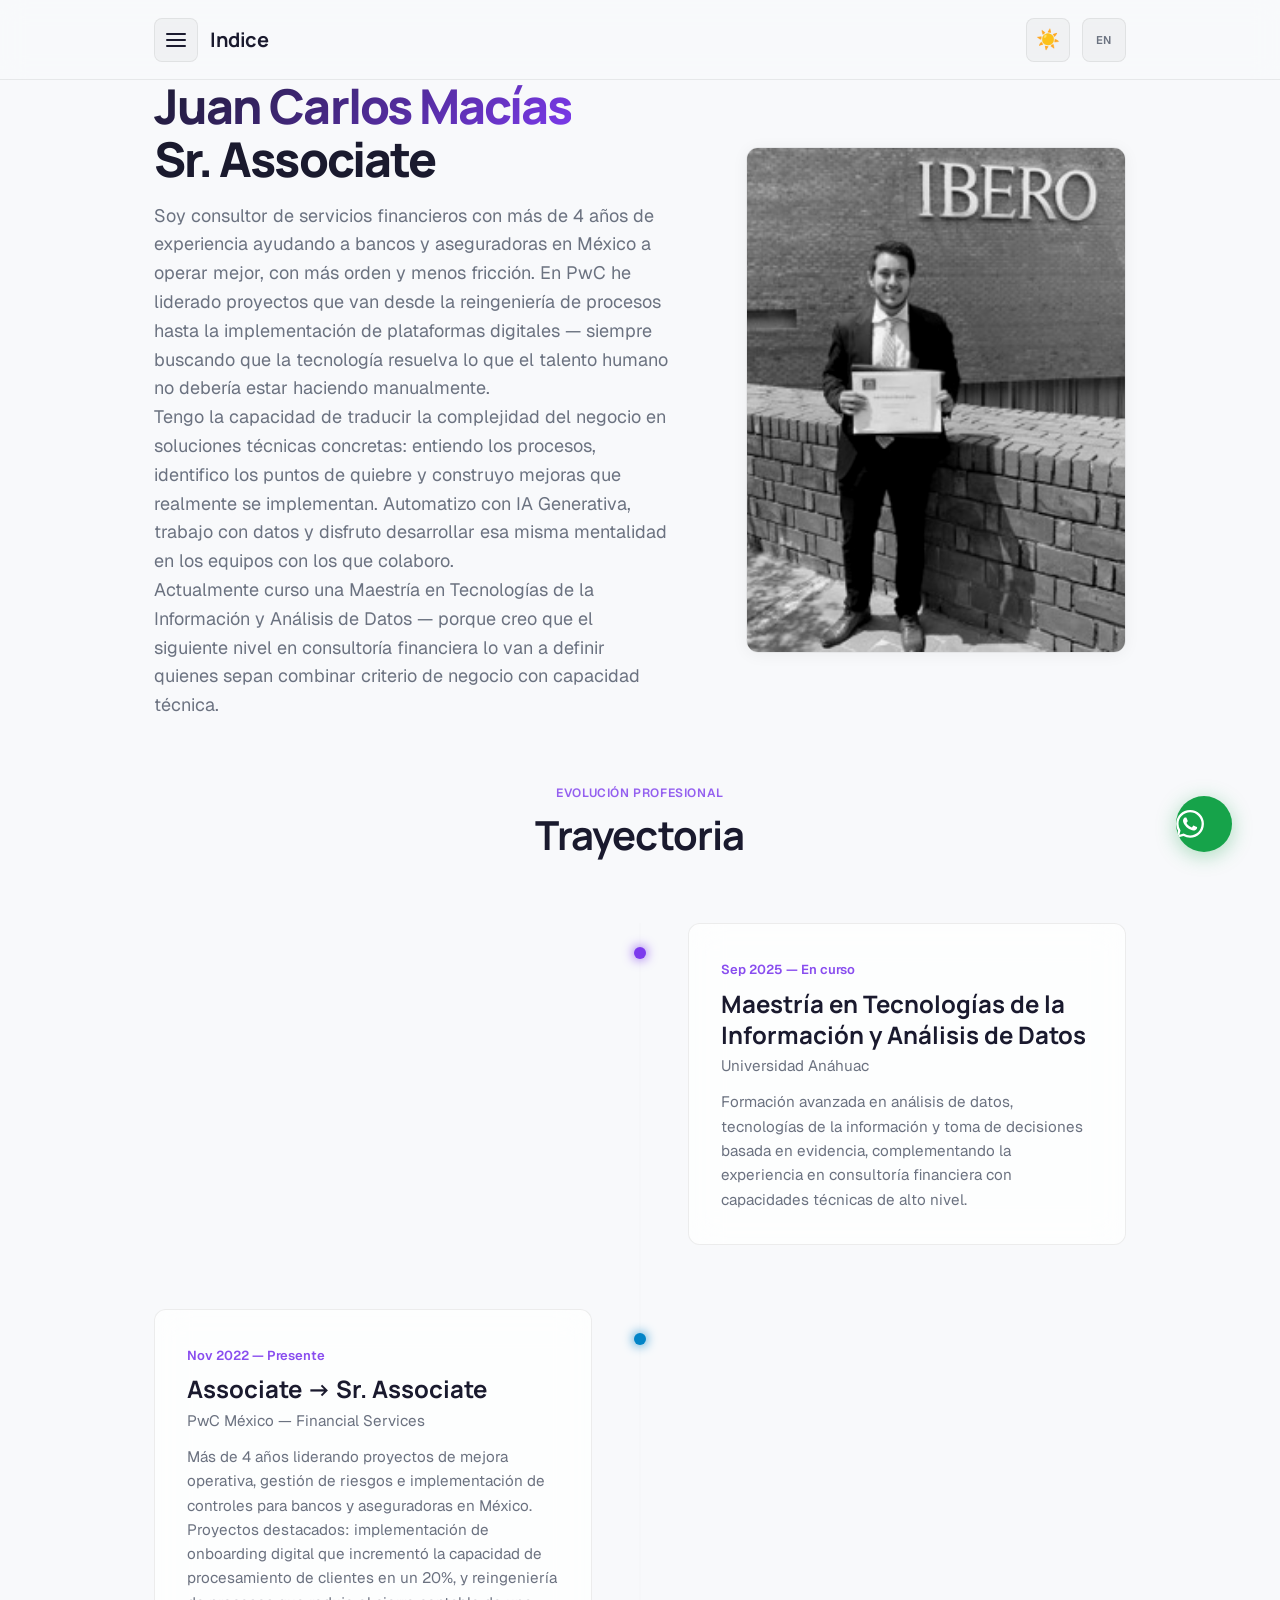
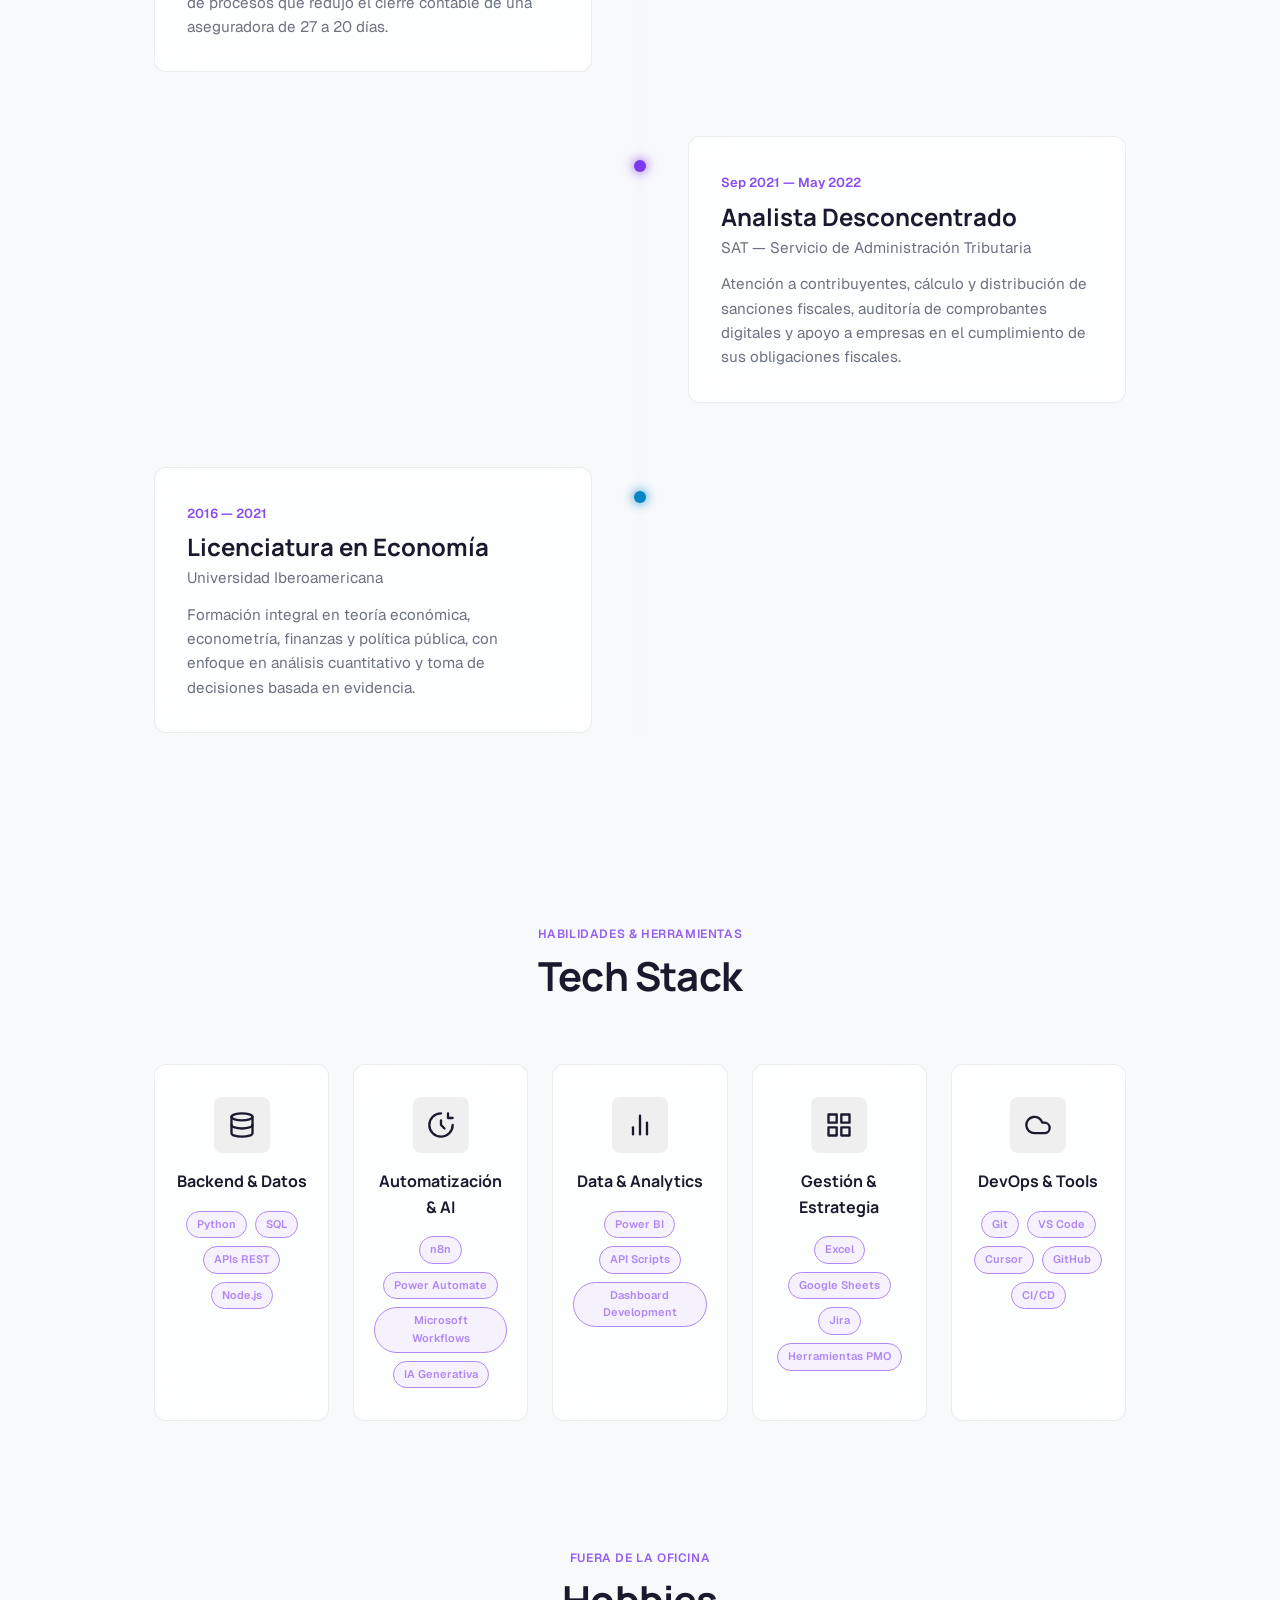
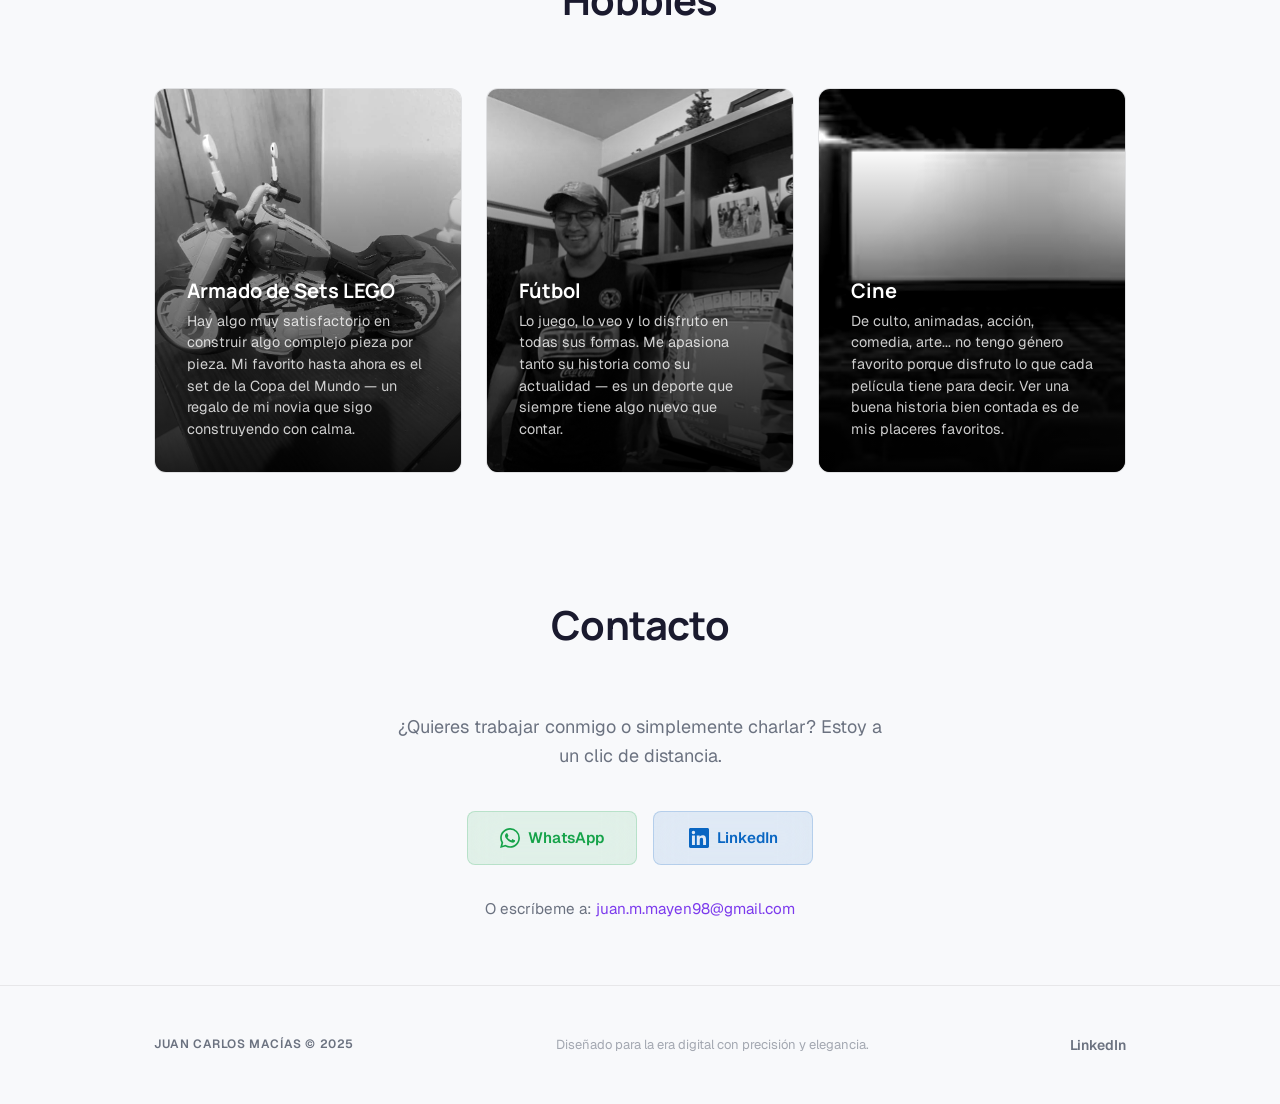
==== index.html @ e2899229 "primer commit - página personal" ====
<!DOCTYPE html>
<html lang="es">
<head>
  <meta charset="UTF-8">
  <meta name="viewport" content="width=device-width, initial-scale=1.0">
  <meta name="description" content="Página personal de Juan Carlos Macías - Sr. Associate en PwC México. Consultor de servicios financieros con experiencia en mejora operativa, automatización e IA.">
  <meta name="author" content="Juan Carlos Macías">
  <meta name="robots" content="index, follow">

  <!-- Open Graph / Social Preview -->
  <meta property="og:title" content="Juan Carlos Macías | Sr. Associate">
  <meta property="og:description" content="Página personal de Juan Carlos Macías - Sr. Associate en PwC México. Consultor de servicios financieros con experiencia en mejora operativa, automatización e IA.">
  <meta property="og:type" content="website">
  <meta property="og:url" content="https://www.linkedin.com/in/juancmayen">

  <title>Juan Carlos Macías | Sr. Associate</title>

  <script>
    (function () {
      var theme = localStorage.getItem("theme");
      if (!theme) {
        theme = window.matchMedia("(prefers-color-scheme: dark)").matches ? "dark" : "light";
      }
      document.documentElement.setAttribute("data-theme", theme);
    })();
  </script>
  <link rel="stylesheet" href="css/styles.css">
  <link rel="icon" type="image/svg+xml" href="assets/icons/favicon.svg">
</head>
<body>
  <!-- ============================================ -->
  <!-- HEADER / NAVEGACIÓN                          -->
  <!-- ============================================ -->
  <header id="header">
    <div class="container header__inner">
      <button class="header__menu-btn" id="menuToggle" aria-label="Abrir menú de navegación" aria-expanded="false">
        <span class="header__menu-icon"></span>
      </button>

      <a href="#" class="header__logo" aria-label="Ir al inicio">Indice</a>

      <nav class="header__nav" id="mainNav" aria-label="Navegación principal">
        <ul class="header__nav-list">
          <li><a href="#sobre-mi" class="header__nav-link" data-section="sobre-mi" data-i18n="nav.home">Inicio</a></li>
          <li><a href="#trayectoria" class="header__nav-link" data-section="trayectoria" data-i18n="nav.career">Trayectoria</a></li>
          <li><a href="#stack" class="header__nav-link" data-section="stack">Stack</a></li>
          <li><a href="#hobbies" class="header__nav-link" data-section="hobbies">Hobbies</a></li>
          <li><a href="#contacto" class="header__nav-link" data-section="contacto" data-i18n="nav.contact">Contacto</a></li>
        </ul>
      </nav>

      <button class="header__theme-toggle" id="themeToggle" aria-label="Cambiar modo claro/oscuro">
        <span class="icon-sun" aria-hidden="true">☀️</span>
        <span class="icon-moon" aria-hidden="true">🌙</span>
      </button>

      <button class="header__lang-toggle" id="langToggle" aria-label="Cambiar a inglés">EN</button>
    </div>
  </header>

  <main>
    <!-- ============================================ -->
    <!-- SECCIÓN 1: SOBRE MÍ (HERO)                   -->
    <!-- ============================================ -->
    <section id="sobre-mi" class="section hero">
      <div class="container">
        <div class="hero__split">
          <div class="hero__content">
            <h1 class="hero__title">
              <span class="hero__gradient-text">Juan Carlos Macías</span>
              <br>
              Sr. Associate
            </h1>
            <p class="hero__subtitle" data-i18n="hero.bio1">
              Soy consultor de servicios financieros con más de 4 años de experiencia ayudando a bancos y aseguradoras en México a operar mejor, con más orden y menos fricción. En PwC he liderado proyectos que van desde la reingeniería de procesos hasta la implementación de plataformas digitales — siempre buscando que la tecnología resuelva lo que el talento humano no debería estar haciendo manualmente.
            </p>
            <p class="hero__subtitle" data-i18n="hero.bio2">
              Tengo la capacidad de traducir la complejidad del negocio en soluciones técnicas concretas: entiendo los procesos, identifico los puntos de quiebre y construyo mejoras que realmente se implementan. Automatizo con IA Generativa, trabajo con datos y disfruto desarrollar esa misma mentalidad en los equipos con los que colaboro.
            </p>
            <p class="hero__subtitle" data-i18n="hero.bio3">
              Actualmente curso una Maestría en Tecnologías de la Información y Análisis de Datos — porque creo que el siguiente nivel en consultoría financiera lo van a definir quienes sepan combinar criterio de negocio con capacidad técnica.
            </p>
          </div>
          <div class="hero__media">
            <picture>
              <source media="(min-width: 768px)" srcset="assets/images/profile.jpg">
              <img src="assets/images/profile-mobile.jpg" alt="Juan Carlos Macías" class="hero__img" width="4032" height="3024">
            </picture>
          </div>
        </div>
      </div>
    </section>

    <!-- ============================================ -->
    <!-- SECCIÓN 2: TRAYECTORIA                       -->
    <!-- ============================================ -->
    <section id="trayectoria" class="section timeline">
      <div class="container">
        <span class="section__label" data-i18n="timeline.label">Evolución Profesional</span>
        <h2 class="section__title" data-i18n="timeline.title">Trayectoria</h2>

        <div class="timeline__grid">
          <div class="timeline__line"></div>

          <!-- Hito 1 -->
          <article class="timeline__item">
            <div class="timeline__node timeline__node--primary"></div>
            <div class="timeline__card glass glass-hover">
              <span class="timeline__date" data-i18n="timeline.1.date">Sep 2025 — En curso</span>
              <h3 class="timeline__role" data-i18n="timeline.1.role">Maestría en Tecnologías de la Información y Análisis de Datos</h3>
              <p class="timeline__place">Universidad Anáhuac</p>
              <p class="timeline__desc" data-i18n="timeline.1.desc">Formación avanzada en análisis de datos, tecnologías de la información y toma de decisiones basada en evidencia, complementando la experiencia en consultoría financiera con capacidades técnicas de alto nivel.</p>
            </div>
          </article>

          <!-- Hito 2 -->
          <article class="timeline__item">
            <div class="timeline__node timeline__node--secondary"></div>
            <div class="timeline__card glass glass-hover">
              <span class="timeline__date" data-i18n="timeline.2.date">Nov 2022 — Presente</span>
              <h3 class="timeline__role">Associate → Sr. Associate</h3>
              <p class="timeline__place" data-i18n="timeline.2.place">PwC México — Financial Services</p>
              <p class="timeline__desc" data-i18n="timeline.2.desc">Más de 4 años liderando proyectos de mejora operativa, gestión de riesgos e implementación de controles para bancos y aseguradoras en México. Proyectos destacados: implementación de onboarding digital que incrementó la capacidad de procesamiento de clientes en un 20%, y reingeniería de procesos que redujo el cierre contable de una aseguradora de 27 a 20 días.</p>
            </div>
          </article>

          <!-- Hito 3 -->
          <article class="timeline__item">
            <div class="timeline__node timeline__node--primary"></div>
            <div class="timeline__card glass glass-hover">
              <span class="timeline__date">Sep 2021 — May 2022</span>
              <h3 class="timeline__role" data-i18n="timeline.3.role">Analista Desconcentrado</h3>
              <p class="timeline__place" data-i18n="timeline.3.place">SAT — Servicio de Administración Tributaria</p>
              <p class="timeline__desc" data-i18n="timeline.3.desc">Atención a contribuyentes, cálculo y distribución de sanciones fiscales, auditoría de comprobantes digitales y apoyo a empresas en el cumplimiento de sus obligaciones fiscales.</p>
            </div>
          </article>

          <!-- Hito 4 -->
          <article class="timeline__item">
            <div class="timeline__node timeline__node--secondary"></div>
            <div class="timeline__card glass glass-hover">
              <span class="timeline__date">2016 — 2021</span>
              <h3 class="timeline__role" data-i18n="timeline.4.role">Licenciatura en Economía</h3>
              <p class="timeline__place">Universidad Iberoamericana</p>
              <p class="timeline__desc" data-i18n="timeline.4.desc">Formación integral en teoría económica, econometría, finanzas y política pública, con enfoque en análisis cuantitativo y toma de decisiones basada en evidencia.</p>
            </div>
          </article>
        </div>
      </div>
    </section>

    <!-- ============================================ -->
    <!-- SECCIÓN 3: STACK TECNOLÓGICO                 -->
    <!-- ============================================ -->
    <section id="stack" class="section stack">
      <div class="container">
        <span class="section__label" data-i18n="stack.label">Habilidades &amp; Herramientas</span>
        <h2 class="section__title">Tech Stack</h2>

        <div class="stack__grid">
          <article class="stack__card">
            <div class="stack__icon-wrapper">
              <svg class="stack__icon" viewBox="0 0 24 24" fill="none" stroke="currentColor" stroke-width="2" stroke-linecap="round" stroke-linejoin="round" aria-hidden="true">
                <ellipse cx="12" cy="5" rx="9" ry="3"></ellipse>
                <path d="M21 12c0 1.66-4 3-9 3s-9-1.34-9-3"></path>
                <path d="M3 5v14c0 1.66 4 3 9 3s9-1.34 9-3V5"></path>
              </svg>
            </div>
            <h3 class="stack__name" data-i18n="stack.cat1">Backend & Datos</h3>
            <div class="stack__tags">
              <span class="stack__tag">Python</span>
              <span class="stack__tag">SQL</span>
              <span class="stack__tag" data-i18n="stack.tag.rest">APIs REST</span>
              <span class="stack__tag">Node.js</span>
            </div>
          </article>

          <article class="stack__card">
            <div class="stack__icon-wrapper">
              <svg class="stack__icon" viewBox="0 0 24 24" fill="none" stroke="currentColor" stroke-width="2" stroke-linecap="round" stroke-linejoin="round" aria-hidden="true">
                <path d="M12 2a10 10 0 1 0 10 10"></path>
                <path d="M12 8v4l3 3"></path>
                <path d="M18 2v4h4"></path>
              </svg>
            </div>
            <h3 class="stack__name" data-i18n="stack.cat2">Automatización & AI</h3>
            <div class="stack__tags">
              <span class="stack__tag">n8n</span>
              <span class="stack__tag">Power Automate</span>
              <span class="stack__tag">Microsoft Workflows</span>
              <span class="stack__tag" data-i18n="stack.tag.ai">IA Generativa</span>
            </div>
          </article>

          <article class="stack__card">
            <div class="stack__icon-wrapper">
              <svg class="stack__icon" viewBox="0 0 24 24" fill="none" stroke="currentColor" stroke-width="2" stroke-linecap="round" stroke-linejoin="round" aria-hidden="true">
                <line x1="18" y1="20" x2="18" y2="10"></line>
                <line x1="12" y1="20" x2="12" y2="4"></line>
                <line x1="6" y1="20" x2="6" y2="14"></line>
              </svg>
            </div>
            <h3 class="stack__name">Data & Analytics</h3>
            <div class="stack__tags">
              <span class="stack__tag">Power BI</span>
              <span class="stack__tag">API Scripts</span>
              <span class="stack__tag">Dashboard Development</span>
            </div>
          </article>

          <article class="stack__card">
            <div class="stack__icon-wrapper">
              <svg class="stack__icon" viewBox="0 0 24 24" fill="none" stroke="currentColor" stroke-width="2" stroke-linecap="round" stroke-linejoin="round" aria-hidden="true">
                <rect x="3" y="3" width="7" height="7"></rect>
                <rect x="14" y="3" width="7" height="7"></rect>
                <rect x="14" y="14" width="7" height="7"></rect>
                <rect x="3" y="14" width="7" height="7"></rect>
              </svg>
            </div>
            <h3 class="stack__name" data-i18n="stack.cat4">Gestión & Estrategia</h3>
            <div class="stack__tags">
              <span class="stack__tag">Excel</span>
              <span class="stack__tag">Google Sheets</span>
              <span class="stack__tag">Jira</span>
              <span class="stack__tag" data-i18n="stack.tag.pmo">Herramientas PMO</span>
            </div>
          </article>

          <article class="stack__card">
            <div class="stack__icon-wrapper">
              <svg class="stack__icon" viewBox="0 0 24 24" fill="none" stroke="currentColor" stroke-width="2" stroke-linecap="round" stroke-linejoin="round" aria-hidden="true">
                <path d="M17.5 19H9a7 7 0 1 1 6.71-9h1.79a4.5 4.5 0 1 1 0 9Z"></path>
              </svg>
            </div>
            <h3 class="stack__name">DevOps & Tools</h3>
            <div class="stack__tags">
              <span class="stack__tag">Git</span>
              <span class="stack__tag">VS Code</span>
              <span class="stack__tag">Cursor</span>
              <span class="stack__tag">GitHub</span>
              <span class="stack__tag">CI/CD</span>
            </div>
          </article>
        </div>
      </div>
    </section>

    <!-- ============================================ -->
    <!-- SECCIÓN 4: HOBBIES                           -->
    <!-- ============================================ -->
    <section id="hobbies" class="section hobbies">
      <div class="container">
        <span class="section__label" data-i18n="hobbies.label">Fuera de la Oficina</span>
        <h2 class="section__title">Hobbies</h2>

        <div class="hobbies__grid">
          <article class="hobbies__card">
            <img src="assets/images/LEGO.jpg" alt="Sets LEGO armados sobre una mesa" class="hobbies__img" loading="lazy">
            <div class="hobbies__overlay">
              <h3 class="hobbies__name" data-i18n="hobbies.1.name">Armado de Sets LEGO</h3>
              <p class="hobbies__desc" data-i18n="hobbies.1.desc">Hay algo muy satisfactorio en construir algo complejo pieza por pieza. Mi favorito hasta ahora es el set de la Copa del Mundo — un regalo de mi novia que sigo construyendo con calma.</p>
            </div>
          </article>

          <article class="hobbies__card">
            <img src="assets/images/futbol.JPG" alt="Partido de fútbol en cancha" class="hobbies__img" loading="lazy" style="object-position: left center;">
            <div class="hobbies__overlay">
              <h3 class="hobbies__name" data-i18n="hobbies.2.name">Fútbol</h3>
              <p class="hobbies__desc" data-i18n="hobbies.2.desc">Lo juego, lo veo y lo disfruto en todas sus formas. Me apasiona tanto su historia como su actualidad — es un deporte que siempre tiene algo nuevo que contar.</p>
            </div>
          </article>

          <article class="hobbies__card">
            <img src="assets/images/Cine.jpg" alt="Pantalla de cine con película" class="hobbies__img" loading="lazy">
            <div class="hobbies__overlay">
              <h3 class="hobbies__name" data-i18n="hobbies.3.name">Cine</h3>
              <p class="hobbies__desc" data-i18n="hobbies.3.desc">De culto, animadas, acción, comedia, arte... no tengo género favorito porque disfruto lo que cada película tiene para decir. Ver una buena historia bien contada es de mis placeres favoritos.</p>
            </div>
          </article>
        </div>
      </div>
    </section>

    <!-- ============================================ -->
    <!-- SECCIÓN 5: CONTACTO                          -->
    <!-- ============================================ -->
    <section id="contacto" class="section contact">
      <div class="container">
        <h2 class="section__title" data-i18n="contact.title">Contacto</h2>
        <p class="contact__cta" data-i18n="contact.cta">¿Quieres trabajar conmigo o simplemente charlar? Estoy a un clic de distancia.</p>

        <div class="contact__actions">
          <a href="https://wa.me/525527403993?text=¡Hola!%20Vi%20tu%20portafolio%20y%20me%20gustaría%20contactarte."
             target="_blank"
             rel="noopener noreferrer"
             class="contact__btn contact__btn--whatsapp"
             aria-label="Contactar por WhatsApp">
            <svg class="contact__icon" viewBox="0 0 24 24" fill="currentColor" aria-hidden="true">
              <path d="M17.472 14.382c-.297-.149-1.758-.867-2.03-.967-.273-.099-.471-.148-.67.15-.197.297-.767.966-.94 1.164-.173.199-.347.223-.644.075-.297-.15-1.255-.463-2.39-1.475-.883-.788-1.48-1.761-1.653-2.059-.173-.297-.018-.458.13-.606.134-.133.298-.347.446-.52.149-.174.198-.298.298-.497.099-.198.05-.371-.025-.52-.075-.149-.669-1.612-.916-2.207-.242-.579-.487-.5-.669-.51-.173-.008-.371-.01-.57-.01-.198 0-.52.074-.792.372-.272.297-1.04 1.016-1.04 2.479 0 1.462 1.065 2.875 1.213 3.074.149.198 2.096 3.2 5.077 4.487.709.306 1.262.489 1.694.625.712.227 1.36.195 1.871.118.571-.085 1.758-.719 2.006-1.413.248-.694.248-1.289.173-1.413-.074-.124-.272-.198-.57-.347m-5.421 7.403h-.004a9.87 9.87 0 01-5.031-1.378l-.361-.214-3.741.982.998-3.648-.235-.374a9.86 9.86 0 01-1.51-5.26c.001-5.45 4.436-9.884 9.888-9.884 2.64 0 5.122 1.03 6.988 2.898a9.825 9.825 0 012.893 6.994c-.003 5.45-4.437 9.884-9.885 9.884m8.413-18.297A11.815 11.815 0 0012.05 0C5.495 0 .16 5.335.157 11.892c0 2.096.547 4.142 1.588 5.945L.057 24l6.305-1.654a11.882 11.882 0 005.683 1.448h.005c6.554 0 11.89-5.335 11.893-11.893a11.821 11.821 0 00-3.48-8.413z"/>
            </svg>
            <span>WhatsApp</span>
          </a>

          <a href="https://linkedin.com/in/juancmayen"
             target="_blank"
             rel="noopener noreferrer"
             class="contact__btn contact__btn--linkedin"
             aria-label="Visitar perfil de LinkedIn">
            <svg class="contact__icon" viewBox="0 0 24 24" fill="currentColor" aria-hidden="true">
              <path d="M20.447 20.452h-3.554v-5.569c0-1.328-.027-3.037-1.852-3.037-1.853 0-2.136 1.445-2.136 2.939v5.667H9.351V9h3.414v1.561h.046c.477-.9 1.637-1.85 3.37-1.85 3.601 0 4.267 2.37 4.267 5.455v6.286zM5.337 7.433a2.062 2.062 0 01-2.063-2.065 2.064 2.064 0 112.063 2.065zm1.782 13.019H3.555V9h3.564v11.452zM22.225 0H1.771C.792 0 0 .774 0 1.729v20.542C0 23.227.792 24 1.771 24h20.451C23.2 24 24 23.227 24 22.271V1.729C24 .774 23.2 0 22.222 0h.003z"/>
            </svg>
            <span>LinkedIn</span>
          </a>
        </div>

        <p class="contact__email">
          <span data-i18n="contact.email.text">O escríbeme a:</span> <a href="mailto:juan.m.mayen98@gmail.com">juan.m.mayen98@gmail.com</a>
        </p>
      </div>
    </section>
  </main>

  <!-- ============================================ -->
  <!-- WHATSAPP FLOATING BUTTON                     -->
  <!-- ============================================ -->
  <a href="https://wa.me/525527403993?text=¡Hola!%20Vi%20tu%20portafolio%20y%20me%20gustaría%20contactarte."
     target="_blank"
     rel="noopener noreferrer"
     class="whatsapp-fab"
     aria-label="Contactar por WhatsApp">
    <svg class="whatsapp-fab__icon" viewBox="0 0 24 24" fill="currentColor" aria-hidden="true">
      <path d="M17.472 14.382c-.297-.149-1.758-.867-2.03-.967-.273-.099-.471-.148-.67.15-.197.297-.767.966-.94 1.164-.173.199-.347.223-.644.075-.297-.15-1.255-.463-2.39-1.475-.883-.788-1.48-1.761-1.653-2.059-.173-.297-.018-.458.13-.606.134-.133.298-.347.446-.52.149-.174.198-.298.298-.497.099-.198.05-.371-.025-.52-.075-.149-.669-1.612-.916-2.207-.242-.579-.487-.5-.669-.51-.173-.008-.371-.01-.57-.01-.198 0-.52.074-.792.372-.272.297-1.04 1.016-1.04 2.479 0 1.462 1.065 2.875 1.213 3.074.149.198 2.096 3.2 5.077 4.487.709.306 1.262.489 1.694.625.712.227 1.36.195 1.871.118.571-.085 1.758-.719 2.006-1.413.248-.694.248-1.289.173-1.413-.074-.124-.272-.198-.57-.347m-5.421 7.403h-.004a9.87 9.87 0 01-5.031-1.378l-.361-.214-3.741.982.998-3.648-.235-.374a9.86 9.86 0 01-1.51-5.26c.001-5.45 4.436-9.884 9.888-9.884 2.64 0 5.122 1.03 6.988 2.898a9.825 9.825 0 012.893 6.994c-.003 5.45-4.437 9.884-9.885 9.884m8.413-18.297A11.815 11.815 0 0012.05 0C5.495 0 .16 5.335.157 11.892c0 2.096.547 4.142 1.588 5.945L.057 24l6.305-1.654a11.882 11.882 0 005.683 1.448h.005c6.554 0 11.89-5.335 11.893-11.893a11.821 11.821 0 00-3.48-8.413z"/>
    </svg>
    <span class="whatsapp-fab__label" data-i18n="fab.label">Contactar</span>
  </a>

  <!-- ============================================ -->
  <!-- FOOTER                                       -->
  <!-- ============================================ -->
  <footer class="footer">
    <div class="container footer__inner">
      <span class="footer__brand">Juan Carlos Macías &copy; <time datetime="2025">2025</time></span>
      <p class="footer__copy" data-i18n="footer.tagline">Diseñado para la era digital con precisión y elegancia.</p>
      <div class="footer__socials">
        <a href="https://linkedin.com/in/juancmayen" target="_blank" rel="noopener noreferrer" class="footer__social-link" aria-label="LinkedIn">LinkedIn</a>
      </div>
    </div>
  </footer>

  <script src="js/app.js"></script>
</body>
</html>
---- css/styles.css ----
/* ============================================ */
/* FONTS (Manrope + Geist via Google Fonts)     */
/* ============================================ */
@import url("https://fonts.googleapis.com/css2?family=Manrope:wght@400;600;700;800&family=Geist:wght@400;600&display=swap");

/* ============================================ */
/* CSS CUSTOM PROPERTIES (TEMAS)                */
/* ============================================ */
:root {
  --bg-main: #f8f9fb;
  --bg-surface: rgba(255, 255, 255, 0.75);
  --surface-container: rgba(0, 0, 0, 0.03);
  --surface-container-high: rgba(0, 0, 0, 0.06);
  --primary: #5b5b5b;
  --primary-container: #f0f0f0;
  --primary-alpha: rgba(91, 91, 91, 0.1);
  --secondary: #0284c7;
  --secondary-alpha: rgba(2, 132, 199, 0.1);
  --tertiary: #7c3aed;
  --tertiary-alpha: rgba(124, 58, 237, 0.1);
  --on-surface: #1a1a2e;
  --on-surface-variant: #6b7280;
  --glass-border: rgba(0, 0, 0, 0.07);
  --glass-shadow: 0 2px 16px rgba(0, 0, 0, 0.05);
  --header-bg: rgba(248, 249, 251, 0.85);
  --overlay-gradient: linear-gradient(to top, rgba(248, 249, 251, 0.95) 0%, transparent 60%);
  --radius: 8px;
  --radius-lg: 12px;
  --radius-full: 9999px;
  --transition: 0.3s cubic-bezier(0.4, 0, 0.2, 1);
  --container-max: 1100px;
  --gutter: 2rem;
  --margin-mobile: 20px;
  --margin-desktop: 64px;
  --header-height: 80px;
  --section-padding: 4rem;
}

[data-theme="dark"] {
  --bg-main: #051424;
  --bg-surface: rgba(13, 28, 45, 0.5);
  --surface-container: rgba(255, 255, 255, 0.04);
  --surface-container-high: rgba(255, 255, 255, 0.08);
  --primary: #c9c6c5;
  --primary-container: #0a0a0a;
  --primary-alpha: rgba(201, 198, 197, 0.1);
  --secondary: #bec6e0;
  --secondary-alpha: rgba(190, 198, 224, 0.1);
  --tertiary: #ccbeff;
  --tertiary-alpha: rgba(204, 190, 255, 0.12);
  --on-surface: #d4e4fa;
  --on-surface-variant: #94a3b8;
  --glass-border: rgba(255, 255, 255, 0.06);
  --glass-shadow: 0 2px 16px rgba(0, 0, 0, 0.2);
  --header-bg: rgba(5, 20, 36, 0.85);
  --overlay-gradient: linear-gradient(to top, rgba(5, 20, 36, 0.95) 0%, transparent 60%);
}

/* ============================================ */
/* RESET Y BASE                                 */
/* ============================================ */
*,
*::before,
*::after {
  margin: 0;
  padding: 0;
  box-sizing: border-box;
}

html {
  scroll-behavior: smooth;
  -webkit-text-size-adjust: 100%;
}

body {
  font-family: "Geist", -apple-system, BlinkMacSystemFont, "Segoe UI", Roboto, sans-serif;
  font-size: 16px;
  font-weight: 400;
  line-height: 1.6;
  background-color: var(--bg-main);
  color: var(--on-surface);
  transition: background-color var(--transition), color var(--transition);
  overflow-x: hidden;
}

img {
  max-width: 100%;
  height: auto;
  display: block;
}

a {
  color: var(--tertiary);
  text-decoration: none;
  transition: color var(--transition);
}

a:hover {
  color: var(--tertiary);
  opacity: 0.85;
}

ul {
  list-style: none;
}

::selection {
  background: var(--tertiary-alpha);
  color: var(--on-surface);
}

/* ============================================ */
/* LAYOUT UTILITARIO                            */
/* ============================================ */
.container {
  width: 100%;
  max-width: var(--container-max);
  margin: 0 auto;
  padding: 0 var(--margin-mobile);
}

@media (min-width: 768px) {
  .container {
    padding: 0 var(--margin-desktop);
  }
}

.section {
  padding: var(--section-padding) 0;
}

.section__label {
  display: block;
  font-family: "Geist", monospace;
  font-size: 12px;
  font-weight: 600;
  letter-spacing: 0.05em;
  text-transform: uppercase;
  color: var(--tertiary);
  text-align: center;
  margin-bottom: 0.5rem;
  opacity: 0.8;
}

.section__title {
  font-family: "Manrope", sans-serif;
  font-size: 2rem;
  font-weight: 700;
  line-height: 1.2;
  text-align: center;
  margin-bottom: 4rem;
  letter-spacing: -0.02em;
}

@media (min-width: 768px) {
  .section__title {
    font-size: 2.5rem;
  }
}

/* ============================================ */
/* GLASSMORPHISM UTILITY                        */
/* ============================================ */
.glass {
  background: var(--bg-surface);
  backdrop-filter: blur(16px);
  -webkit-backdrop-filter: blur(16px);
  border: 1px solid var(--glass-border);
  transition: all var(--transition);
}

.glass-hover:hover {
  border-color: var(--tertiary);
  box-shadow: 0 0 25px var(--tertiary-alpha);
  transform: translateY(-2px);
}

/* ============================================ */
/* HEADER (FIXED)                               */
/* ============================================ */
#header {
  position: fixed;
  top: 0;
  left: 0;
  width: 100%;
  height: var(--header-height);
  background: var(--header-bg);
  backdrop-filter: blur(12px);
  -webkit-backdrop-filter: blur(12px);
  border-bottom: 1px solid var(--glass-border);
  z-index: 1000;
  transition: background var(--transition);
}

.header__inner {
  display: flex;
  align-items: center;
  gap: 0.75rem;
  height: 100%;
}

.header__logo {
  font-family: "Manrope", sans-serif;
  font-size: 1.25rem;
  font-weight: 700;
  color: var(--on-surface);
  letter-spacing: -0.02em;
  margin-right: auto;
}

.header__logo:hover {
  color: var(--tertiary);
  opacity: 1;
}

.header__logo-accent {
  color: var(--tertiary);
}

/* Navegación - mobile oculta */
.header__nav {
  position: fixed;
  top: var(--header-height);
  left: 0;
  width: 100%;
  background: var(--header-bg);
  backdrop-filter: blur(12px);
  -webkit-backdrop-filter: blur(12px);
  border-bottom: 1px solid var(--glass-border);
  transform: translateY(-120%);
  opacity: 0;
  transition: transform 0.4s cubic-bezier(0.4, 0, 0.2, 1),
              opacity 0.4s cubic-bezier(0.4, 0, 0.2, 1);
  z-index: 999;
}

.header__nav.open {
  transform: translateY(0);
  opacity: 1;
}

.header__nav-list {
  display: flex;
  flex-direction: column;
  padding: 1rem var(--margin-mobile);
  gap: 0.25rem;
}

.header__nav-link {
  display: block;
  padding: 0.75rem 0;
  color: var(--on-surface-variant);
  font-weight: 500;
  font-size: 0.95rem;
  transition: color var(--transition);
}

.header__nav-link:hover {
  color: var(--tertiary);
  opacity: 1;
}

.header__nav-link.active {
  color: var(--tertiary);
  font-weight: 700;
  border-bottom: 1px solid var(--tertiary);
  padding-bottom: 0.25rem;
  display: inline-block;
}

/* Botón menú hamburguesa */
.header__menu-btn {
  display: flex;
  align-items: center;
  justify-content: center;
  width: 44px;
  height: 44px;
  background: var(--surface-container);
  border: 1px solid var(--glass-border);
  border-radius: var(--radius);
  cursor: pointer;
  padding: 0;
  z-index: 1001;
  transition: background var(--transition);
}

.header__menu-btn:hover {
  background: var(--surface-container-high);
}

.header__menu-icon,
.header__menu-icon::before,
.header__menu-icon::after {
  display: block;
  width: 20px;
  height: 2px;
  background: var(--on-surface);
  border-radius: 2px;
  transition: transform 0.3s cubic-bezier(0.4, 0, 0.2, 1),
              background 0.3s cubic-bezier(0.4, 0, 0.2, 1);
  position: relative;
}

.header__menu-icon::before,
.header__menu-icon::after {
  content: "";
  position: absolute;
  left: 0;
}

.header__menu-icon::before {
  top: -6px;
}

.header__menu-icon::after {
  top: 6px;
}

.header__menu-btn.open .header__menu-icon {
  background: transparent;
}

.header__menu-btn.open .header__menu-icon::before {
  top: 0;
  transform: rotate(45deg);
}

.header__menu-btn.open .header__menu-icon::after {
  top: 0;
  transform: rotate(-45deg);
}

/* Toggle tema */
.header__theme-toggle {
  display: flex;
  align-items: center;
  justify-content: center;
  width: 44px;
  height: 44px;
  background: var(--surface-container);
  border: 1px solid var(--glass-border);
  border-radius: var(--radius);
  cursor: pointer;
  font-size: 1.2rem;
  transition: background var(--transition);
  flex-shrink: 0;
}

.header__theme-toggle:hover {
  background: var(--surface-container-high);
}

[data-theme="light"] .icon-moon,
[data-theme="dark"] .icon-sun {
  display: none;
}

/* Transición de cambio de idioma */
main {
  transition: opacity 0.15s ease;
}

main.lang-switching {
  opacity: 0;
}

/* Toggle idioma */
.header__lang-toggle {
  display: flex;
  align-items: center;
  justify-content: center;
  width: 44px;
  height: 44px;
  background: var(--surface-container);
  border: 1px solid var(--glass-border);
  border-radius: var(--radius);
  cursor: pointer;
  font-family: "Geist", sans-serif;
  font-size: 0.7rem;
  font-weight: 600;
  letter-spacing: 0.08em;
  color: var(--on-surface-variant);
  transition: background var(--transition), color var(--transition);
  flex-shrink: 0;
}

.header__lang-toggle:hover {
  background: var(--surface-container-high);
  color: var(--tertiary);
}

/* ============================================ */
/* SCROLL PADDING                               */
/* ============================================ */
#sobre-mi,
#trayectoria,
#stack,
#hobbies,
#contacto {
  scroll-margin-top: calc(var(--header-height) + 16px);
}

/* ============================================ */
/* SECCIÓN: HERO                                */
/* ============================================ */
#sobre-mi {
  display: flex;
  align-items: center;
  justify-content: center;
  min-height: 70vh;
  text-align: center;
  padding-top: calc(var(--header-height) + 2rem);
  padding-bottom: 3rem;
}

.hero__split {
  display: flex;
  flex-direction: column;
  align-items: center;
  gap: 2.5rem;
}

/* Foto mobile: avatar circular */
.hero__media {
  flex-shrink: 0;
}

.hero__img {
  width: 140px;
  height: 140px;
  border-radius: 50%;
  object-fit: cover;
  filter: grayscale(100%) contrast(1.05);
  box-shadow:
    0 0 0 3px var(--bg-surface),
    0 0 20px var(--tertiary-alpha);
  transition: all var(--transition), filter 0.5s ease;
}

.hero__img:hover {
  filter: grayscale(0%) contrast(1);
  transform: scale(1.03);
  box-shadow:
    0 0 0 3px var(--bg-surface),
    0 0 30px var(--tertiary-alpha);
}

.hero__content {
  max-width: 700px;
  padding: 0;
}

.hero__title {
  font-family: "Manrope", sans-serif;
  font-size: 2.5rem;
  font-weight: 800;
  line-height: 1.1;
  letter-spacing: -0.04em;
  margin-bottom: 1rem;
}

.hero__gradient-text {
  background: linear-gradient(135deg, var(--on-surface) 0%, var(--tertiary) 100%);
  -webkit-background-clip: text;
  -webkit-text-fill-color: transparent;
  background-clip: text;
}

.hero__subtitle {
  font-size: 1.125rem;
  line-height: 1.6;
  color: var(--on-surface-variant);
  max-width: 600px;
  margin: 0 auto;
}

/* ============================================ */
/* HERO - DESKTOP (>= 768px)                   */
/* ============================================ */
@media (min-width: 768px) {
  #sobre-mi {
    min-height: 70vh;
    padding-top: var(--header-height);
    padding-bottom: 0;
  }

  .hero__split {
    flex-direction: row;
    justify-content: center;
    gap: clamp(2.5rem, 6vw, 5rem);
    align-items: center;
  }

  .hero__media {
    flex: 0 0 auto;
  }

  .hero__img {
    width: clamp(260px, 30vw, 380px);
    height: auto;
    aspect-ratio: 3 / 4;
    border-radius: var(--radius-lg);
    object-fit: cover;
    filter: grayscale(100%) contrast(1.05);
    box-shadow: var(--glass-shadow);
    border: 1px solid var(--glass-border);
    transition: all var(--transition), filter 0.5s ease;
  }

  .hero__img:hover {
    filter: grayscale(0%) contrast(1);
    transform: scale(1.02);
    border-color: var(--tertiary);
    box-shadow: 0 0 30px var(--tertiary-alpha);
  }

  .hero__content {
    text-align: left;
  }

  .hero__title {
    font-size: 3rem;
  }
}

/* ============================================ */
/* SECCIÓN: TRAYECTORIA (TIMELINE)             */
/* ============================================ */
#trayectoria {
  position: relative;
}

.timeline__grid {
  position: relative;
}

.timeline__line {
  display: none;
  position: absolute;
  left: 50%;
  top: 0;
  bottom: 0;
  width: 1px;
  background: var(--glass-border);
  transform: translateX(-50%);
  z-index: 0;
  opacity: 0.3;
}

@media (min-width: 768px) {
  .timeline__line {
    display: block;
  }
}

.timeline__item {
  position: relative;
  padding: 0;
  margin-bottom: 3rem;
}

@media (min-width: 768px) {
  .timeline__item {
    width: 50%;
    margin-bottom: 4rem;
  }

  .timeline__item:nth-child(odd) {
    padding-right: 3rem;
  }

  .timeline__item:nth-child(even) {
    margin-left: 50%;
    padding-left: 3rem;
  }
}

.timeline__card {
  background: var(--bg-surface);
  backdrop-filter: blur(16px);
  -webkit-backdrop-filter: blur(16px);
  border: 1px solid var(--glass-border);
  border-radius: var(--radius-lg);
  padding: var(--gutter);
  transition: all var(--transition);
}

.timeline__card:hover {
  border-color: var(--tertiary);
  box-shadow: 0 0 25px var(--tertiary-alpha);
  transform: translateY(-2px);
}

.timeline__node {
  display: none;
}

@media (min-width: 768px) {
  .timeline__node {
    display: block;
    position: absolute;
    top: 1.5rem;
    width: 12px;
    height: 12px;
    border-radius: 50%;
    z-index: 2;
  }

  .timeline__item:nth-child(odd) .timeline__node {
    right: -6px;
  }

  .timeline__item:nth-child(even) .timeline__node {
    left: -6px;
  }

  .timeline__node--primary {
    background: var(--tertiary);
    box-shadow: 0 0 12px var(--tertiary);
  }

  .timeline__node--secondary {
    background: var(--secondary);
    box-shadow: 0 0 12px var(--secondary);
  }
}

/* Timeline mobile */
@media (max-width: 767px) {
  .timeline__grid {
    padding-left: 1.25rem;
    border-left: 1px solid var(--glass-border);
  }

  .timeline__item {
    padding-left: 1.25rem;
    position: relative;
  }

  .timeline__item::before {
    content: "";
    position: absolute;
    left: -7px;
    top: 1.5rem;
    width: 12px;
    height: 12px;
    border-radius: 50%;
    background: var(--tertiary);
    box-shadow: 0 0 10px var(--tertiary);
    z-index: 1;
  }
}

.timeline__date {
  display: inline-block;
  font-family: "Geist", monospace;
  font-size: 13px;
  font-weight: 600;
  line-height: 1.5;
  color: var(--tertiary);
  margin-bottom: 0.5rem;
  opacity: 0.9;
}

.timeline__role {
  font-family: "Manrope", sans-serif;
  font-size: 1.25rem;
  font-weight: 700;
  line-height: 1.3;
  margin-bottom: 0.25rem;
}

@media (min-width: 768px) {
  .timeline__role {
    font-size: 1.5rem;
  }
}

.timeline__place {
  font-size: 0.95rem;
  color: var(--on-surface-variant);
  margin-bottom: 0.75rem;
}

.timeline__desc {
  font-size: 0.95rem;
  color: var(--on-surface-variant);
  line-height: 1.6;
}

/* ============================================ */
/* SECCIÓN: STACK (CATEGORÍAS)                 */
/* ============================================ */
#stack {
  position: relative;
}

.stack__grid {
  display: grid;
  grid-template-columns: repeat(2, 1fr);
  gap: 1.5rem;
}

@media (min-width: 768px) {
  .stack__grid {
    grid-template-columns: repeat(3, 1fr);
  }
}

@media (min-width: 1024px) {
  .stack__grid {
    grid-template-columns: repeat(5, 1fr);
  }
}

.stack__card {
  background: var(--bg-surface);
  backdrop-filter: blur(16px);
  -webkit-backdrop-filter: blur(16px);
  border: 1px solid var(--glass-border);
  border-radius: var(--radius-lg);
  padding: 2rem 1.25rem;
  text-align: center;
  transition: all var(--transition);
  display: flex;
  flex-direction: column;
  align-items: center;
  gap: 1rem;
}

.stack__card:hover {
  border-color: var(--tertiary);
  box-shadow: 0 0 25px var(--tertiary-alpha);
  transform: translateY(-2px);
}

.stack__icon-wrapper {
  width: 56px;
  height: 56px;
  display: flex;
  align-items: center;
  justify-content: center;
  border-radius: var(--radius);
  background: var(--surface-container-high);
  transition: all var(--transition);
}

.stack__card:hover .stack__icon-wrapper {
  color: var(--tertiary);
  background: var(--tertiary-alpha);
}

.stack__icon {
  width: 28px;
  height: 28px;
  color: var(--on-surface);
  transition: color var(--transition);
}

.stack__card:hover .stack__icon {
  color: var(--tertiary);
}

.stack__name {
  font-family: "Manrope", sans-serif;
  font-size: 1rem;
  font-weight: 700;
  color: var(--on-surface);
}

.stack__tags {
  display: flex;
  flex-wrap: wrap;
  justify-content: center;
  gap: 0.5rem;
}

.stack__tag {
  font-size: 11px;
  padding: 4px 10px;
  border-radius: var(--radius-full);
  background: var(--tertiary-alpha);
  border: 1px solid var(--tertiary);
  opacity: 0.6;
  color: var(--tertiary);
  font-weight: 600;
  transition: opacity var(--transition);
}

.stack__card:hover .stack__tag {
  opacity: 1;
}

/* Stack tags secondary variant */
.stack__tag--secondary {
  background: var(--secondary-alpha);
  border-color: var(--secondary);
  color: var(--secondary);
}

/* ============================================ */
/* SECCIÓN: HOBBIES                             */
/* ============================================ */
.hobbies__grid {
  display: grid;
  grid-template-columns: 1fr;
  gap: 1.5rem;
}

@media (min-width: 768px) {
  .hobbies__grid {
    grid-template-columns: repeat(3, 1fr);
  }
}

.hobbies__card {
  position: relative;
  overflow: hidden;
  border-radius: var(--radius-lg);
  aspect-ratio: 4 / 5;
  background: var(--surface-container);
  border: 1px solid var(--glass-border);
  transition: all var(--transition);
}

.hobbies__card:hover {
  border-color: var(--tertiary);
  box-shadow: 0 0 25px var(--tertiary-alpha);
}

.hobbies__img {
  width: 100%;
  height: 100%;
  object-fit: cover;
  filter: grayscale(100%) contrast(1.1);
  transition: filter 0.5s ease, transform 0.5s ease;
}

.hobbies__card:hover .hobbies__img {
  transform: scale(1.05);
}

.hobbies__overlay {
  position: absolute;
  inset: 0;
  background: linear-gradient(to top, rgba(0, 0, 0, 0.88) 0%, rgba(0, 0, 0, 0.4) 55%, transparent 85%);
  opacity: 1;
  padding: var(--gutter);
  display: flex;
  flex-direction: column;
  justify-content: flex-end;
  pointer-events: none;
}

.hobbies__name {
  font-family: "Manrope", sans-serif;
  font-size: 1.25rem;
  font-weight: 700;
  color: #ffffff;
  margin-bottom: 0.25rem;
}

.hobbies__desc {
  font-size: 0.9rem;
  color: rgba(255, 255, 255, 0.80);
  line-height: 1.5;
}

/* ============================================ */
/* SECCIÓN: CONTACTO                            */
/* ============================================ */
#contacto {
  text-align: center;
}

.contact__cta {
  max-width: 500px;
  margin: 0 auto 2.5rem;
  font-size: 1.125rem;
  color: var(--on-surface-variant);
}

.contact__actions {
  display: flex;
  flex-direction: column;
  gap: 1rem;
  align-items: center;
  margin-bottom: 2rem;
}

@media (min-width: 768px) {
  .contact__actions {
    flex-direction: row;
    flex-wrap: wrap;
    justify-content: center;
  }
}

.contact__btn {
  display: inline-flex;
  align-items: center;
  gap: 0.5rem;
  padding: 0.85rem 2rem;
  border-radius: var(--radius);
  font-weight: 600;
  font-size: 0.95rem;
  background: var(--bg-surface);
  backdrop-filter: blur(16px);
  -webkit-backdrop-filter: blur(16px);
  border: 1px solid var(--glass-border);
  color: var(--on-surface);
  cursor: pointer;
  transition: all var(--transition);
  min-width: 160px;
  justify-content: center;
}

.contact__btn:hover {
  transform: translateY(-2px);
  box-shadow: 0 4px 20px rgba(0, 0, 0, 0.08);
  opacity: 1;
}

.contact__btn--whatsapp {
  background: rgba(22, 163, 74, 0.1);
  border-color: rgba(22, 163, 74, 0.2);
  color: #16a34a;
}

.contact__btn--whatsapp:hover {
  background: rgba(22, 163, 74, 0.18);
  border-color: #16a34a;
  box-shadow: 0 0 20px rgba(22, 163, 74, 0.15);
}

[data-theme="dark"] .contact__btn--whatsapp {
  color: #4ade80;
}

.contact__btn--linkedin {
  background: rgba(10, 102, 194, 0.1);
  border-color: rgba(10, 102, 194, 0.2);
  color: #0a66c2;
}

.contact__btn--linkedin:hover {
  background: rgba(10, 102, 194, 0.18);
  border-color: #0a66c2;
  box-shadow: 0 0 20px rgba(10, 102, 194, 0.15);
}

[data-theme="dark"] .contact__btn--linkedin {
  color: #60a5fa;
}

.contact__btn--github {
  background: rgba(0, 0, 0, 0.06);
  border-color: rgba(0, 0, 0, 0.12);
  color: var(--on-surface);
}

.contact__btn--github:hover {
  background: rgba(0, 0, 0, 0.1);
  border-color: var(--on-surface);
}

[data-theme="dark"] .contact__btn--github {
  background: rgba(255, 255, 255, 0.06);
  border-color: rgba(255, 255, 255, 0.12);
}

[data-theme="dark"] .contact__btn--github:hover {
  background: rgba(255, 255, 255, 0.1);
  border-color: var(--on-surface);
}

.contact__icon {
  flex-shrink: 0;
  width: 20px;
  height: 20px;
}

.contact__email {
  color: var(--on-surface-variant);
  font-size: 0.95rem;
}

/* ============================================ */
/* WHATSAPP FLOATING BUTTON                     */
/* ============================================ */
.whatsapp-fab {
  position: fixed;
  bottom: var(--margin-mobile);
  right: var(--margin-mobile);
  z-index: 999;
  display: flex;
  align-items: center;
  gap: 0.75rem;
  width: 56px;
  height: 56px;
  padding: 0;
  border-radius: var(--radius-full);
  background: #16a34a;
  border: none;
  color: #fff;
  cursor: pointer;
  overflow: hidden;
  white-space: nowrap;
  transition: all 0.4s cubic-bezier(0.4, 0, 0.2, 1);
  box-shadow: 0 4px 20px rgba(22, 163, 74, 0.35);
}

.whatsapp-fab:hover {
  width: 160px;
  padding: 0 1.25rem;
  box-shadow: 0 6px 28px rgba(22, 163, 74, 0.45);
  transform: scale(1.05);
}

.whatsapp-fab:active {
  transform: scale(0.95);
}

.whatsapp-fab__icon {
  flex-shrink: 0;
  width: 28px;
  height: 28px;
}

.whatsapp-fab__label {
  font-weight: 600;
  font-size: 0.95rem;
  opacity: 0;
  transition: opacity 0.3s ease;
}

.whatsapp-fab:hover .whatsapp-fab__label {
  opacity: 1;
}

@media (min-width: 768px) {
  .whatsapp-fab {
    bottom: 48px;
    right: 48px;
  }
}

/* ============================================ */
/* FOOTER                                       */
/* ============================================ */
.footer {
  padding: 3rem 0;
  border-top: 1px solid var(--glass-border);
  font-size: 0.875rem;
  color: var(--on-surface-variant);
}

.footer__inner {
  display: flex;
  flex-direction: column;
  align-items: center;
  gap: 1rem;
  text-align: center;
}

@media (min-width: 768px) {
  .footer__inner {
    flex-direction: row;
    justify-content: space-between;
  }
}

.footer__brand {
  font-family: "Geist", monospace;
  font-size: 12px;
  font-weight: 600;
  letter-spacing: 0.05em;
  text-transform: uppercase;
  color: var(--on-surface-variant);
}

.footer__copy {
  font-family: "Geist", monospace;
  font-size: 13px;
  opacity: 0.6;
}

.footer__socials {
  display: flex;
  gap: 1.5rem;
}

.footer__social-link {
  color: var(--on-surface-variant);
  font-size: 0.875rem;
  font-weight: 600;
  transition: color var(--transition);
}

.footer__social-link:hover {
  color: var(--tertiary);
  opacity: 1;
}
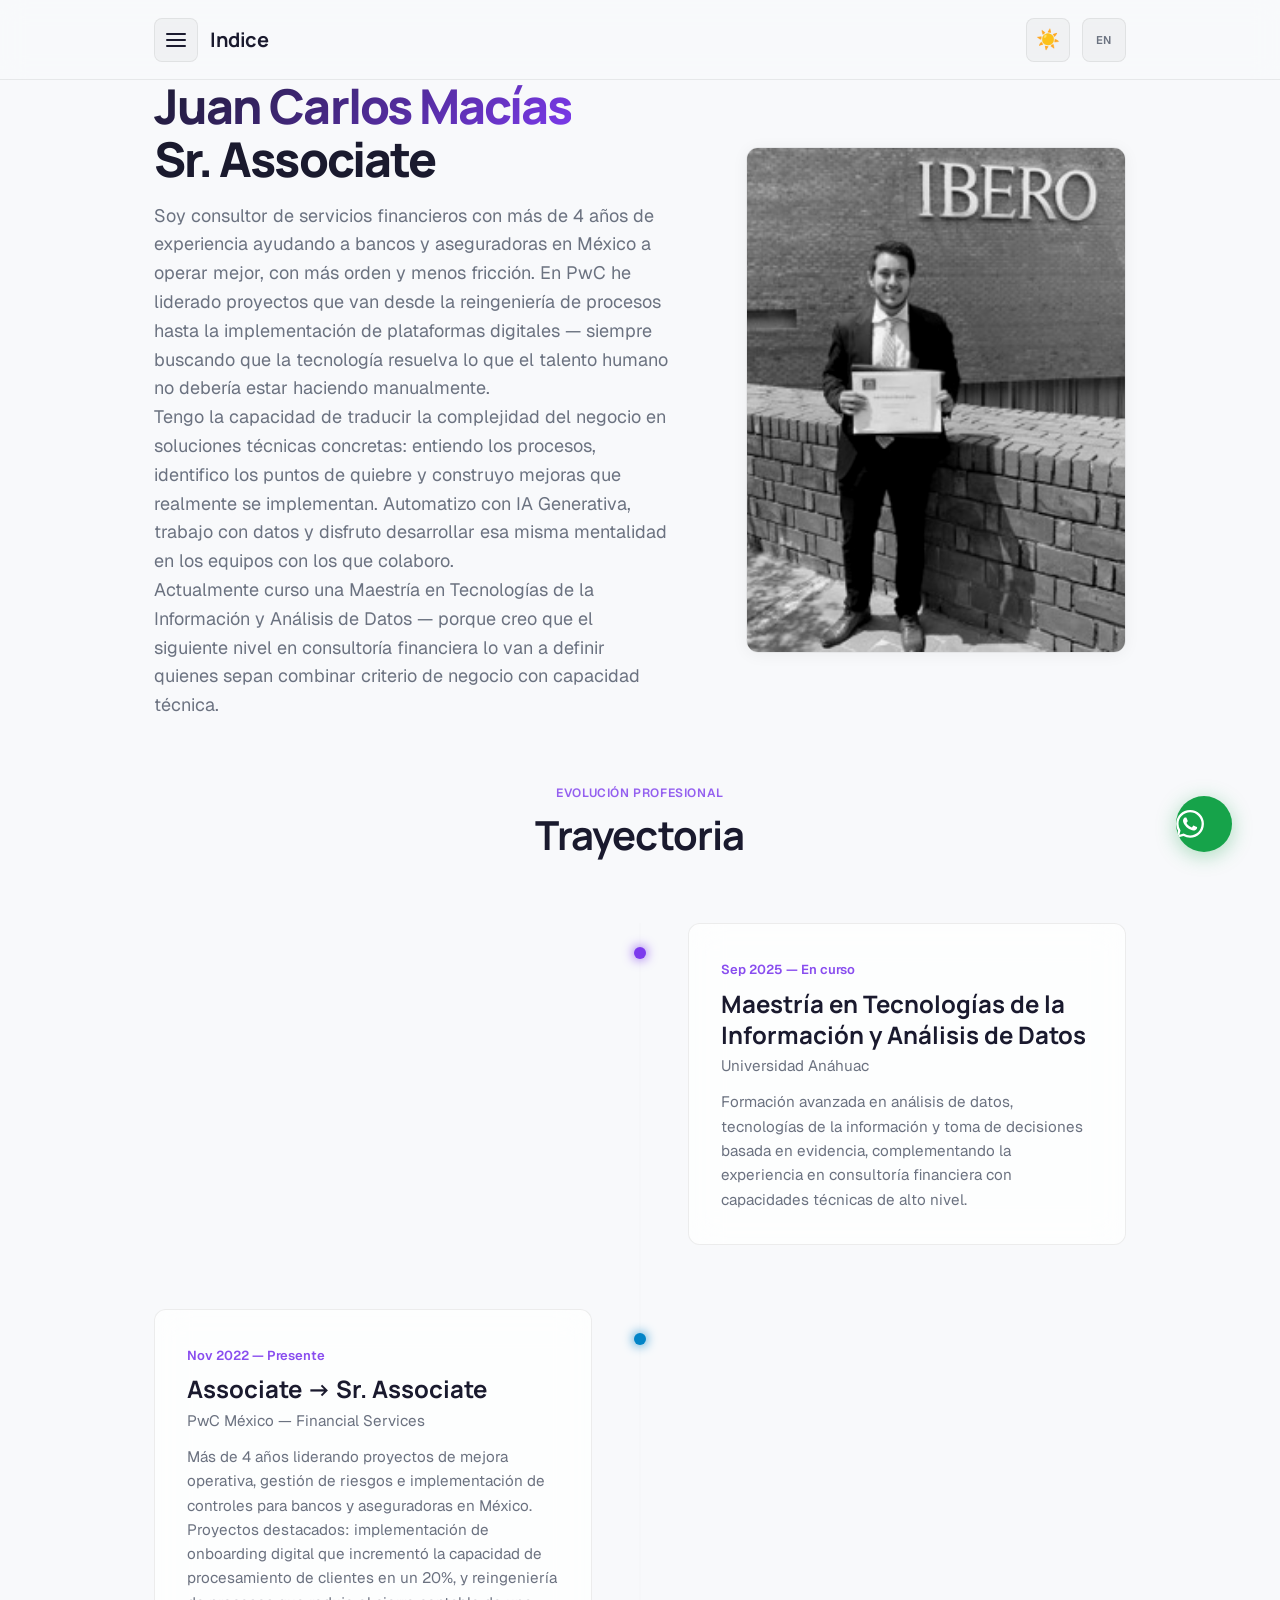
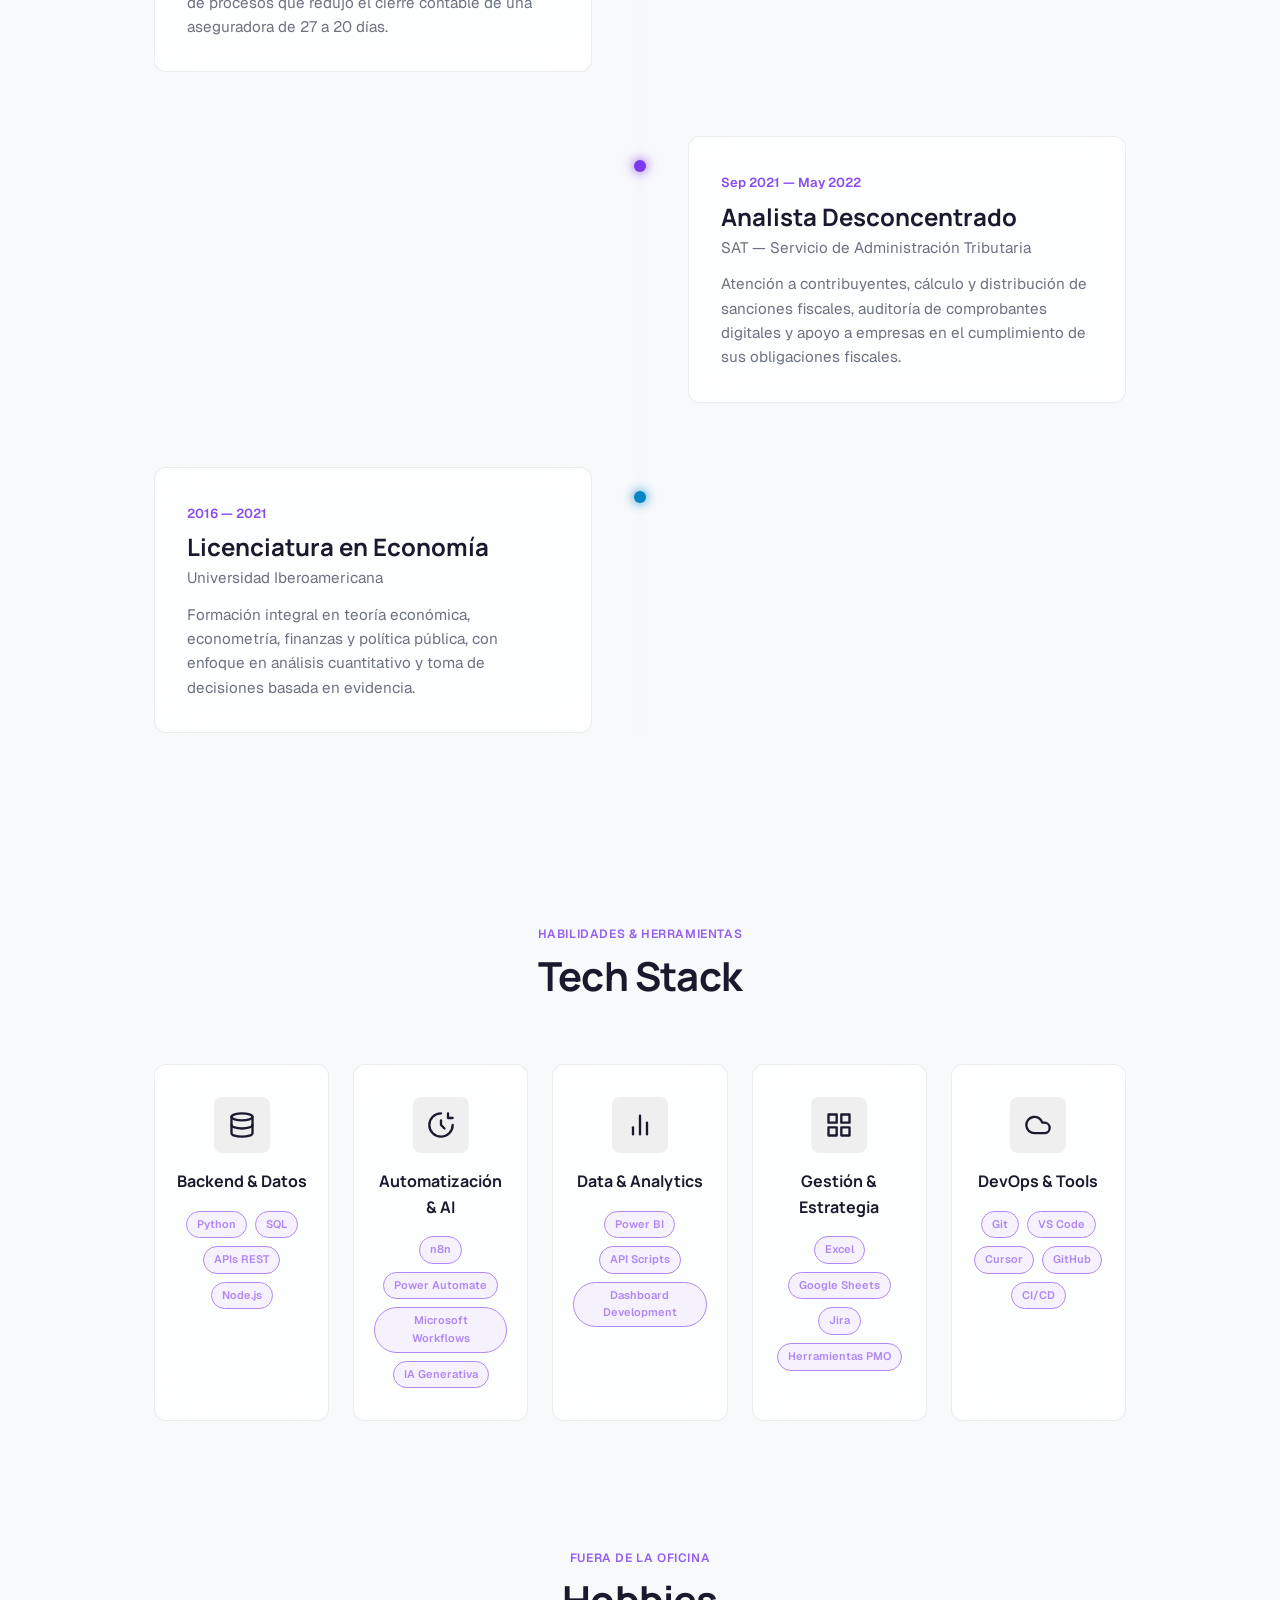
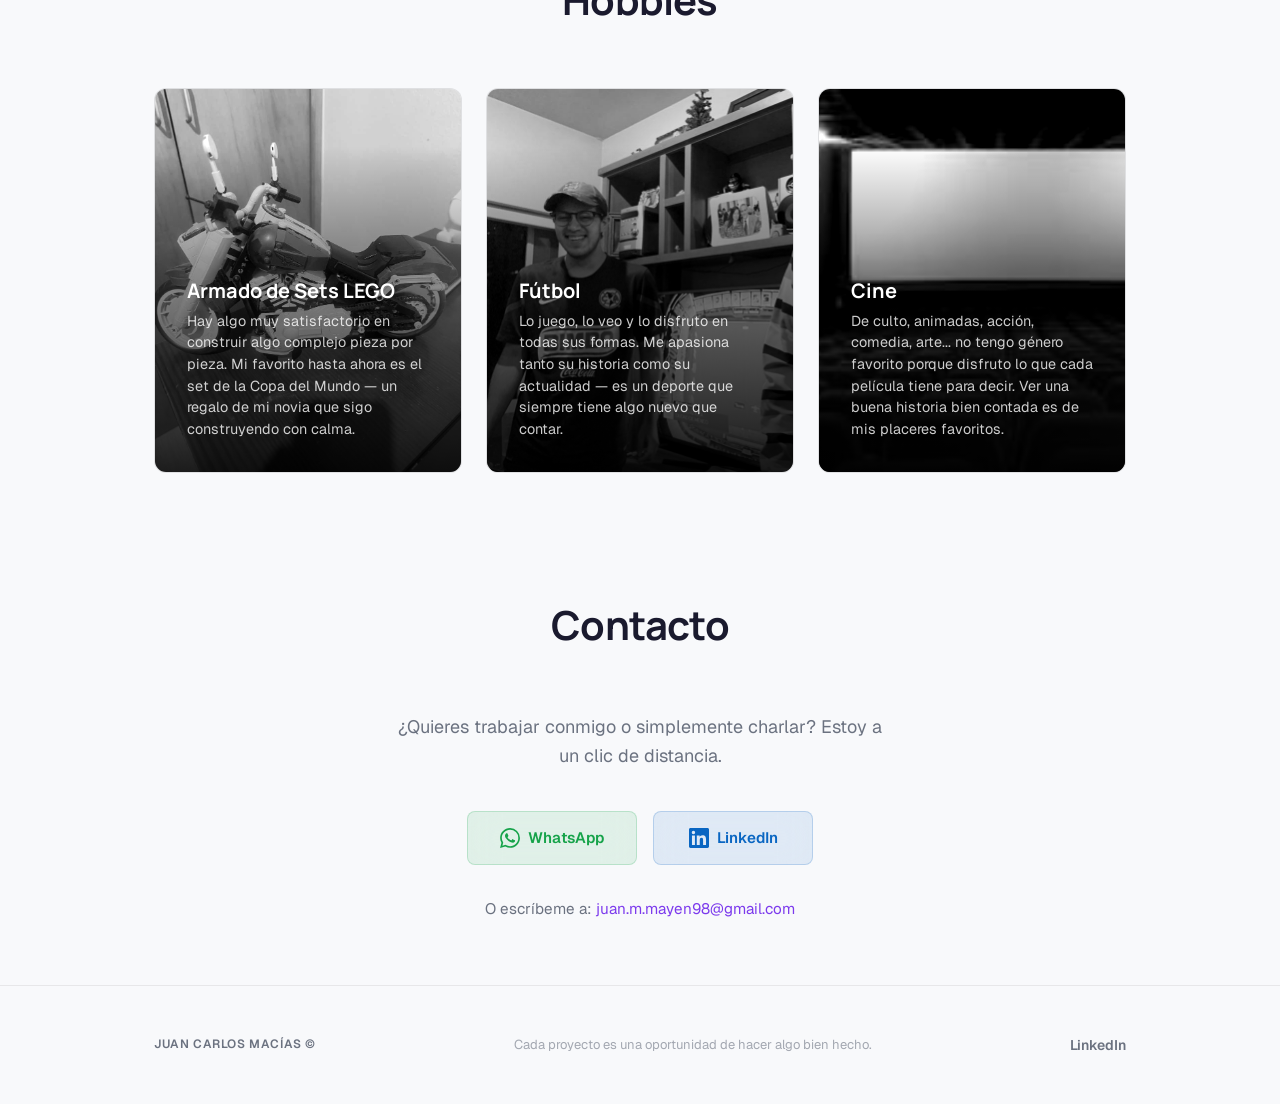
==== commit 1e1406dd: "Ajustes en el Footer" ====
--- a/index.html
+++ b/index.html
@@ -339,7 +339,7 @@
   <!-- ============================================ -->
   <footer class="footer">
     <div class="container footer__inner">
-      <span class="footer__brand">Juan Carlos Macías &copy; <time datetime="2025">2025</time></span>
+      <span class="footer__brand">Juan Carlos Macías &copy;</span>
       <p class="footer__copy" data-i18n="footer.tagline">Diseñado para la era digital con precisión y elegancia.</p>
       <div class="footer__socials">
         <a href="https://linkedin.com/in/juancmayen" target="_blank" rel="noopener noreferrer" class="footer__social-link" aria-label="LinkedIn">LinkedIn</a>
